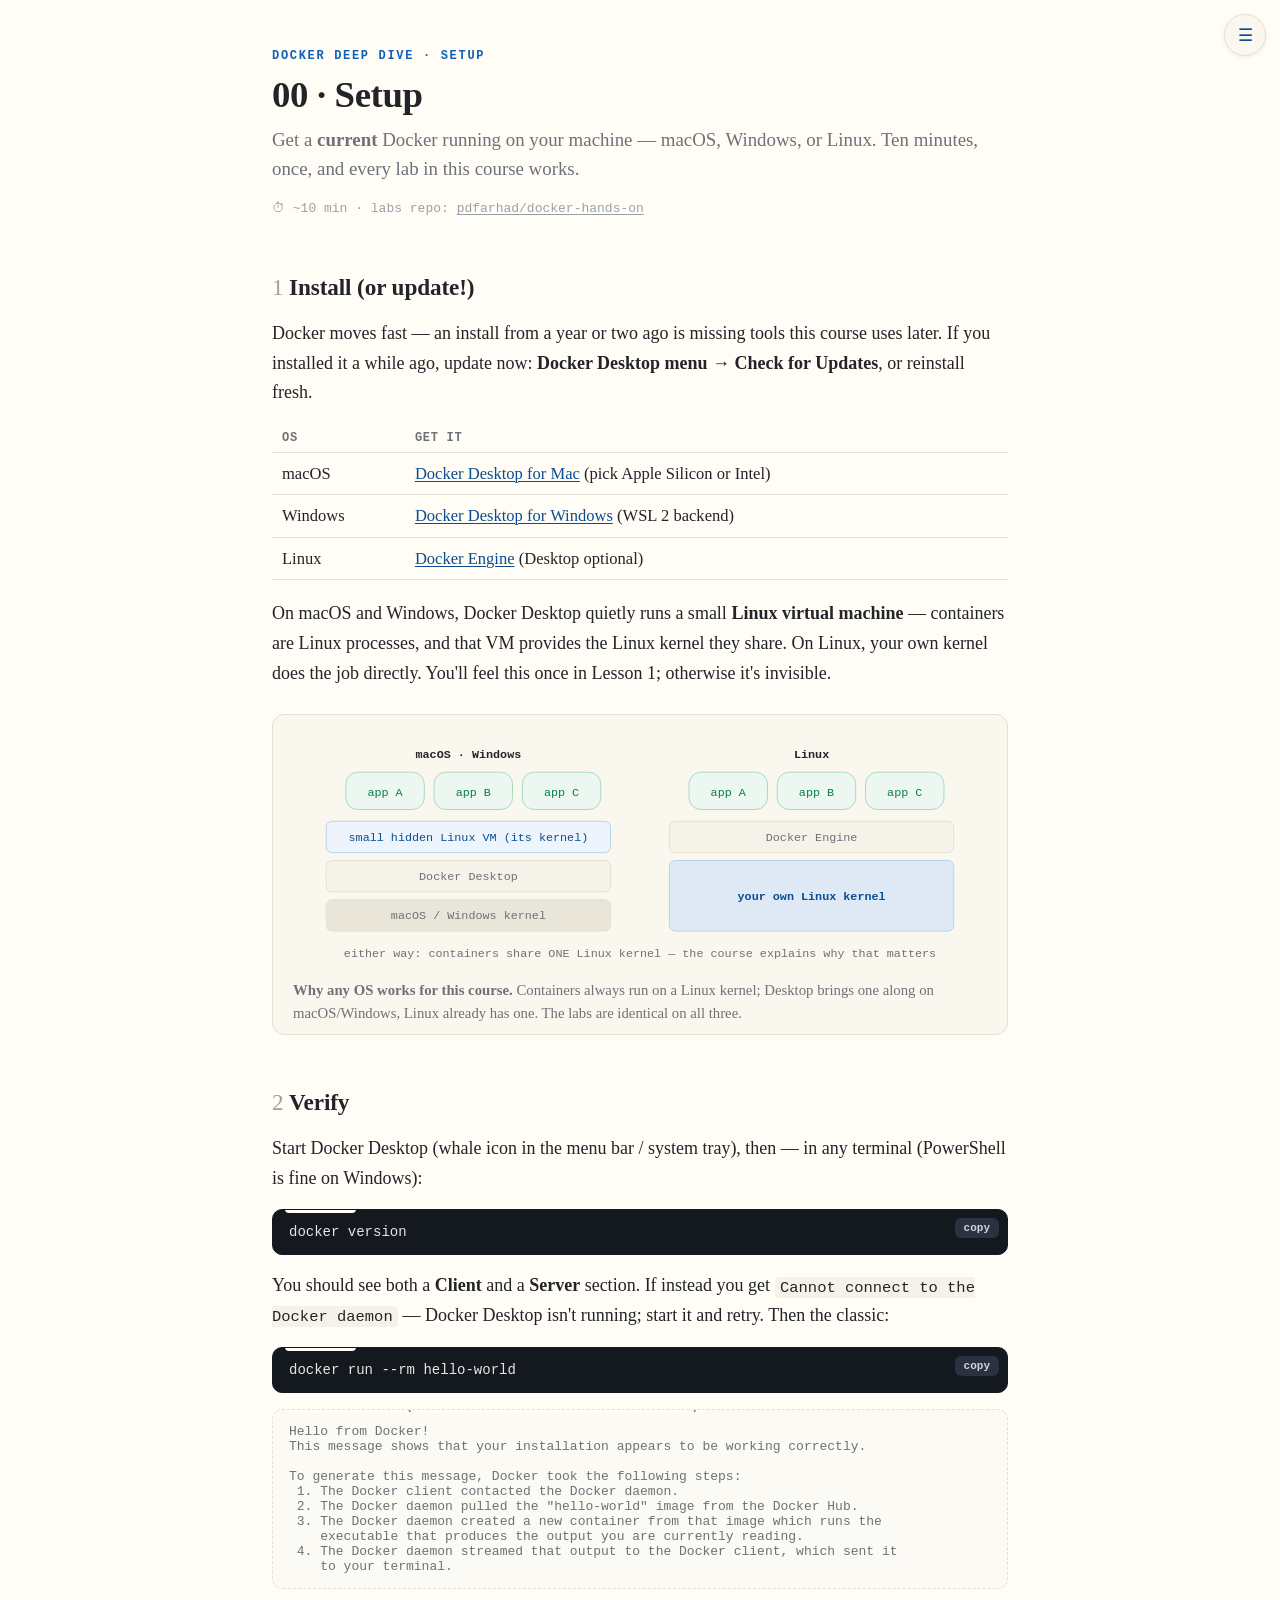
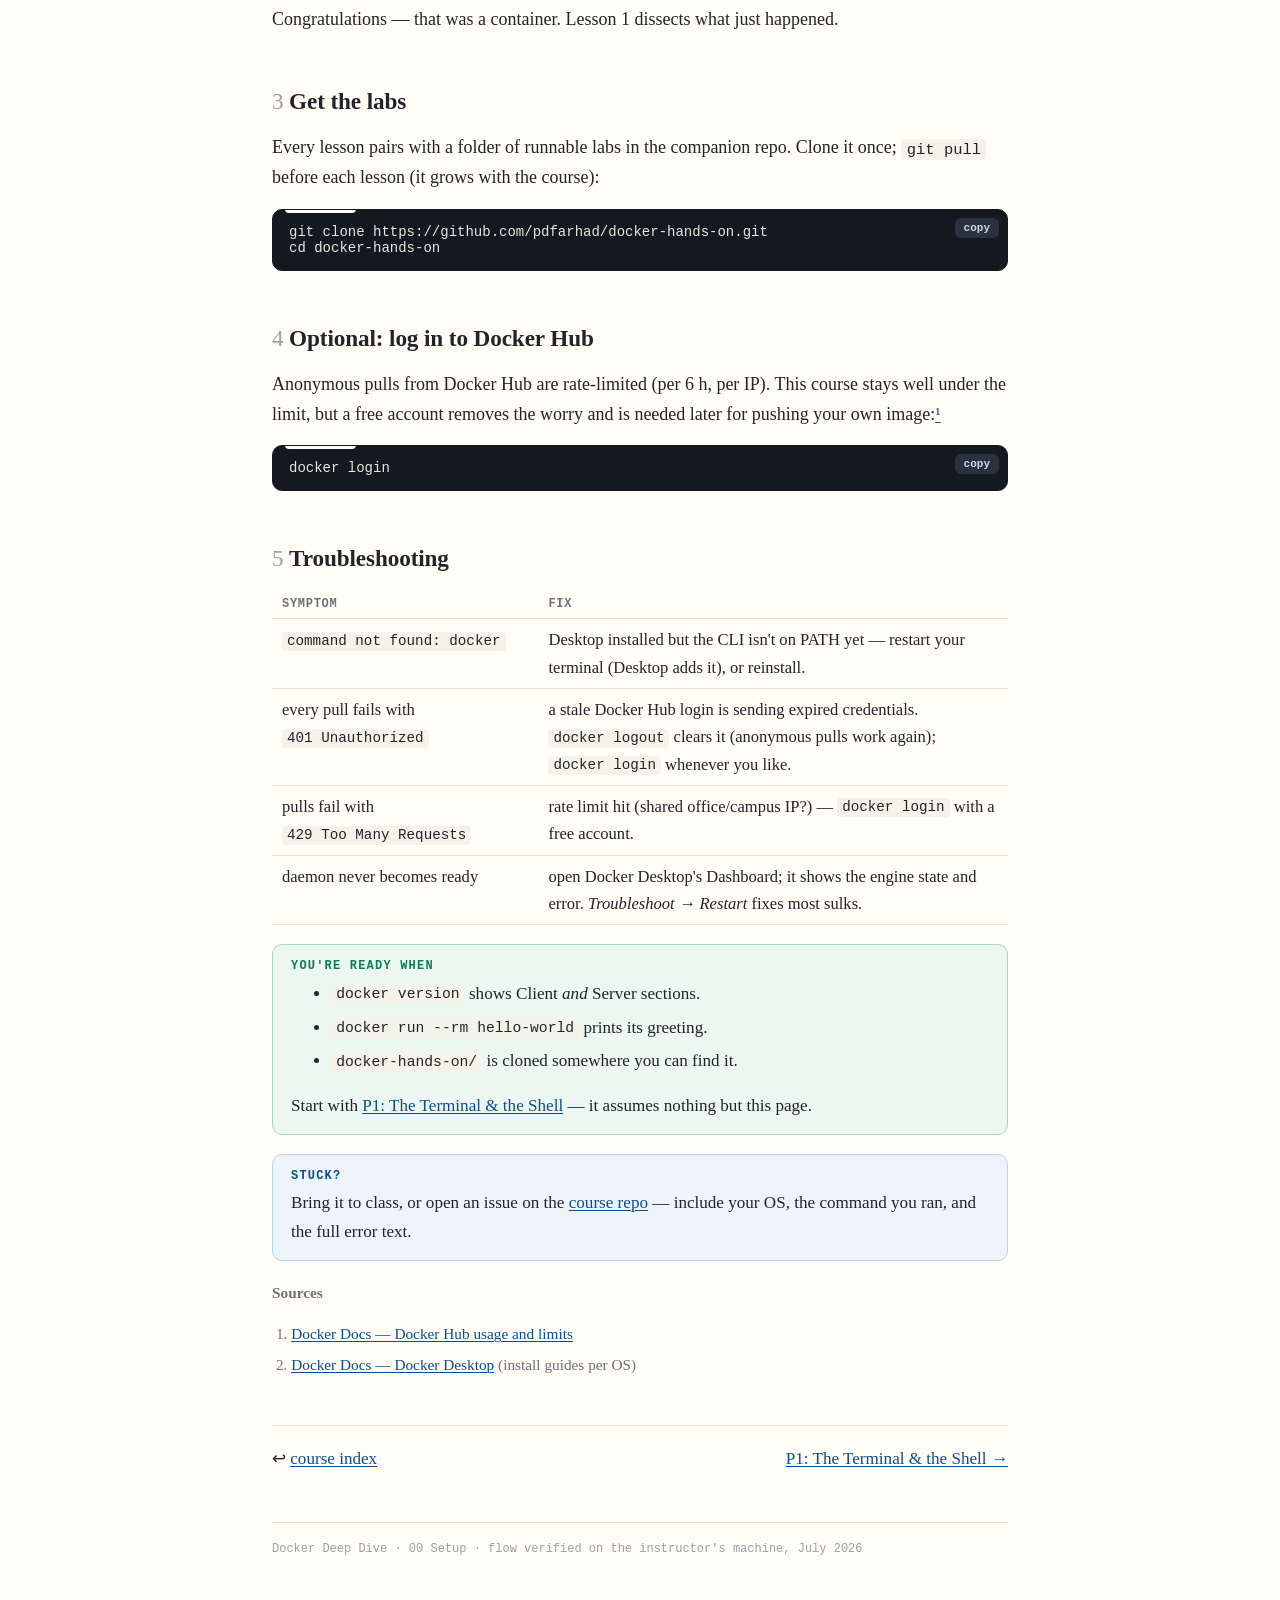
==== lessons/00-setup.html @ 49ccb811 "Publish course site: setup 00, prerequisites P1-P2, Linux cheatsheet Student edition of the lessons:" ====
<!doctype html>
<html lang="en">
<head>
<meta charset="utf-8">
<meta name="viewport" content="width=device-width, initial-scale=1">
<title>00 · Setup — Docker Deep Dive</title>
<link rel="stylesheet" href="../assets/style.css">
</head>
<body data-lesson="00-setup">
<main>

<p class="kicker">Docker Deep Dive · Setup</p>
<h1>00 · Setup</h1>
<p class="lede">Get a <strong>current</strong> Docker running on your machine — macOS,
Windows, or Linux. Ten minutes, once, and every lab in this course works.</p>
<p class="meta">⏱ ~10 min · labs repo:
<a href="https://github.com/pdfarhad/docker-hands-on">pdfarhad/docker-hands-on</a></p>

<h2><span class="no">1</span>Install (or update!)</h2>

<p>Docker moves fast — an install from a year or two ago is missing tools this course
uses later. If you installed it a while ago, update now: <strong>Docker Desktop menu →
Check for Updates</strong>, or reinstall fresh.</p>

<table>
<tr><th>OS</th><th>get it</th></tr>
<tr><td>macOS</td><td><a href="https://docs.docker.com/desktop/setup/install/mac-install/">Docker Desktop for Mac</a> (pick Apple Silicon or Intel)</td></tr>
<tr><td>Windows</td><td><a href="https://docs.docker.com/desktop/setup/install/windows-install/">Docker Desktop for Windows</a> (WSL 2 backend)</td></tr>
<tr><td>Linux</td><td><a href="https://docs.docker.com/engine/install/">Docker Engine</a> (Desktop optional)</td></tr>
</table>

<p>On macOS and Windows, Docker Desktop quietly runs a small <strong>Linux virtual
machine</strong> — containers are Linux processes, and that VM provides the Linux kernel
they share. On Linux, your own kernel does the job directly. You'll feel this once in
Lesson 1; otherwise it's invisible.</p>

<figure class="diagram">
<svg viewBox="0 0 720 240" font-family="ui-monospace, Menlo, monospace" font-size="12">
  <text x="185" y="26" text-anchor="middle" font-weight="700" fill="#22242a">macOS · Windows</text>
  <rect x="60" y="40" width="80" height="38" rx="12" fill="#ecf7f1" stroke="#a9d8c2"/>
  <text x="100" y="64" text-anchor="middle" fill="#0a7d54">app A</text>
  <rect x="150" y="40" width="80" height="38" rx="12" fill="#ecf7f1" stroke="#a9d8c2"/>
  <text x="190" y="64" text-anchor="middle" fill="#0a7d54">app B</text>
  <rect x="240" y="40" width="80" height="38" rx="12" fill="#ecf7f1" stroke="#a9d8c2"/>
  <text x="280" y="64" text-anchor="middle" fill="#0a7d54">app C</text>
  <rect x="40" y="90" width="290" height="32" rx="6" fill="#eef4fc" stroke="#b9d2ee"/>
  <text x="185" y="110" text-anchor="middle" fill="#0a4d92">small hidden Linux VM (its kernel)</text>
  <rect x="40" y="130" width="290" height="32" rx="6" fill="#f5f2e9" stroke="#e5e0d2"/>
  <text x="185" y="150" text-anchor="middle" fill="#6d7178">Docker Desktop</text>
  <rect x="40" y="170" width="290" height="32" rx="6" fill="#e9e5d8" stroke="#e5e0d2"/>
  <text x="185" y="190" text-anchor="middle" fill="#6d7178">macOS / Windows kernel</text>

  <text x="535" y="26" text-anchor="middle" font-weight="700" fill="#22242a">Linux</text>
  <rect x="410" y="40" width="80" height="38" rx="12" fill="#ecf7f1" stroke="#a9d8c2"/>
  <text x="450" y="64" text-anchor="middle" fill="#0a7d54">app A</text>
  <rect x="500" y="40" width="80" height="38" rx="12" fill="#ecf7f1" stroke="#a9d8c2"/>
  <text x="540" y="64" text-anchor="middle" fill="#0a7d54">app B</text>
  <rect x="590" y="40" width="80" height="38" rx="12" fill="#ecf7f1" stroke="#a9d8c2"/>
  <text x="630" y="64" text-anchor="middle" fill="#0a7d54">app C</text>
  <rect x="390" y="90" width="290" height="32" rx="6" fill="#f5f2e9" stroke="#e5e0d2"/>
  <text x="535" y="110" text-anchor="middle" fill="#6d7178">Docker Engine</text>
  <rect x="390" y="130" width="290" height="72" rx="6" fill="#dfe9f6" stroke="#b9d2ee"/>
  <text x="535" y="170" text-anchor="middle" fill="#0a4d92" font-weight="700">your own Linux kernel</text>

  <text x="360" y="228" text-anchor="middle" fill="#6d7178">either way: containers share ONE Linux kernel — the course explains why that matters</text>
</svg>
<figcaption><strong>Why any OS works for this course.</strong> Containers always run on
a Linux kernel; Desktop brings one along on macOS/Windows, Linux already has one. The
labs are identical on all three.</figcaption>
</figure>

<h2><span class="no">2</span>Verify</h2>

<p>Start Docker Desktop (whale icon in the menu bar / system tray), then — in any
terminal (PowerShell is fine on Windows):</p>

<pre class="cmd" data-label="terminal"><code>docker version</code></pre>

<p>You should see both a <strong>Client</strong> and a <strong>Server</strong> section.
If instead you get <code>Cannot connect to the Docker daemon</code> — Docker Desktop
isn't running; start it and retry. Then the classic:</p>

<pre class="cmd" data-label="terminal"><code>docker run --rm hello-world</code></pre>

<pre class="output" data-label="expected output (abridged — the architecture line varies)"><code>Hello from Docker!
This message shows that your installation appears to be working correctly.

To generate this message, Docker took the following steps:
 1. The Docker client contacted the Docker daemon.
 2. The Docker daemon pulled the "hello-world" image from the Docker Hub.
 3. The Docker daemon created a new container from that image which runs the
    executable that produces the output you are currently reading.
 4. The Docker daemon streamed that output to the Docker client, which sent it
    to your terminal.</code></pre>

<p>Congratulations — that was a container. Lesson 1 dissects what just happened.</p>

<h2><span class="no">3</span>Get the labs</h2>

<p>Every lesson pairs with a folder of runnable labs in the companion repo. Clone it
once; <code>git pull</code> before each lesson (it grows with the course):</p>

<pre class="cmd" data-label="terminal"><code>git clone https://github.com/pdfarhad/docker-hands-on.git
cd docker-hands-on</code></pre>

<h2><span class="no">4</span>Optional: log in to Docker Hub</h2>

<p>Anonymous pulls from Docker Hub are rate-limited (per 6 h, per IP). This course stays
well under the limit, but a free account removes the worry and is needed later for
pushing your own image:<a class="cite" href="https://docs.docker.com/docker-hub/usage/pulls/">¹</a></p>

<pre class="cmd" data-label="terminal"><code>docker login</code></pre>

<h2><span class="no">5</span>Troubleshooting</h2>

<table>
<tr><th>symptom</th><th>fix</th></tr>
<tr><td><code>command not found: docker</code></td><td>Desktop installed but the CLI isn't on PATH yet — restart your terminal (Desktop adds it), or reinstall.</td></tr>
<tr><td>every pull fails with <code>401 Unauthorized</code></td><td>a stale Docker Hub login is sending expired credentials. <code>docker logout</code> clears it (anonymous pulls work again); <code>docker login</code> whenever you like.</td></tr>
<tr><td>pulls fail with <code>429 Too Many Requests</code></td><td>rate limit hit (shared office/campus IP?) — <code>docker login</code> with a free account.</td></tr>
<tr><td>daemon never becomes ready</td><td>open Docker Desktop's Dashboard; it shows the engine state and error. <em>Troubleshoot → Restart</em> fixes most sulks.</td></tr>
</table>

<div class="callout win">
<p class="title">You're ready when</p>
<ul>
<li><code>docker version</code> shows Client <em>and</em> Server sections.</li>
<li><code>docker run --rm hello-world</code> prints its greeting.</li>
<li><code>docker-hands-on/</code> is cloned somewhere you can find it.</li>
</ul>
<p>Start with <a href="p1-the-terminal-and-the-shell.html">P1: The Terminal &amp; the
Shell</a> — it assumes nothing but this page.</p>
</div>

<div class="callout">
<p class="title">Stuck?</p>
<p>Bring it to class, or open an issue on the
<a href="https://github.com/pdfarhad/docker-deep-dive/issues">course repo</a> — include
your OS, the command you ran, and the full error text.</p>
</div>

<div class="sources">
<p><strong>Sources</strong></p>
<ol>
<li><a href="https://docs.docker.com/docker-hub/usage/pulls/">Docker Docs — Docker Hub usage and limits</a></li>
<li><a href="https://docs.docker.com/desktop/">Docker Docs — Docker Desktop</a> (install guides per OS)</li>
</ol>
</div>

<div class="next">
<span>↩ <a href="../index.html">course index</a></span>
<span><a href="p1-the-terminal-and-the-shell.html">P1: The Terminal &amp; the Shell →</a></span>
</div>

</main>
<footer class="colophon">Docker Deep Dive · 00 Setup · flow verified on the instructor's
machine, July 2026</footer>
<script src="../assets/course-map.js"></script>
<script src="../assets/nav.js"></script>
<script src="../assets/snippet.js"></script>
</body>
</html>
---- assets/style.css ----
/* Shared stylesheet for all Docker Hands-On lessons & reference docs. */

:root {
  --bg: #fffdf6;
  --ink: #22242a;
  --muted: #6d7178;
  --faint: #9aa0a8;
  --accent: #0f62b7;      /* docker-ish blue */
  --accent-ink: #0a4d92;
  --green: #0a7d54;
  --amber-bg: #fdf3dd;
  --amber-edge: #e4c37a;
  --blue-bg: #eef4fc;
  --blue-edge: #b9d2ee;
  --green-bg: #ecf7f1;
  --green-edge: #a9d8c2;
  --card: #faf7ee;
  --border: #e5e0d2;
  --code-bg: #f5f2e9;
  --code-ink: #2d2f36;
  --output-bg: #fbfaf4;
  --serif: "Charter", "Iowan Old Style", "Georgia", "Times New Roman", serif;
  --mono: ui-monospace, "SF Mono", "JetBrains Mono", "Menlo", monospace;
}

* { box-sizing: border-box; }

html { -webkit-text-size-adjust: 100%; }

body {
  margin: 0;
  background: var(--bg);
  color: var(--ink);
  font: 18px/1.65 var(--serif);
  padding: 3rem 1.25rem 5rem;
}

main { max-width: 46rem; margin: 0 auto; }

/* ---------- header ---------- */

.kicker {
  font: 600 12px/1.4 var(--mono);
  letter-spacing: .14em;
  text-transform: uppercase;
  color: var(--accent);
  margin: 0 0 .6rem;
}

h1 {
  font-size: 2.3rem;
  line-height: 1.15;
  font-weight: 700;
  letter-spacing: -.01em;
  margin: 0 0 .5rem;
}

.lede {
  font-size: 1.18rem;
  line-height: 1.55;
  color: var(--muted);
  margin: 0 0 1rem;
}

.meta {
  font: 500 13px/1.6 var(--mono);
  color: var(--faint);
  margin-bottom: 2.2rem;
}
.meta a { color: var(--faint); }

h2 {
  font-size: 1.45rem;
  margin: 3rem 0 .8rem;
  letter-spacing: -.005em;
}
h2 .no { color: var(--faint); font-weight: 400; margin-right: .35rem; }

h3 { font-size: 1.1rem; margin: 2rem 0 .5rem; }

p, ul, ol { margin: 0 0 1rem; }
li { margin-bottom: .35rem; }

a { color: var(--accent-ink); text-decoration-thickness: 1px; text-underline-offset: 2px; }

strong { font-weight: 700; }

hr { border: 0; border-top: 1px solid var(--border); margin: 2.5rem 0; }

/* ---------- progress strip ---------- */

.progress {
  display: flex; gap: 7px; align-items: center;
  margin: 0 0 2.4rem;
}
.progress span {
  width: 11px; height: 11px; border-radius: 50%;
  background: var(--border);
}
.progress span.done { background: var(--green); }
.progress span.here { background: var(--accent); outline: 3px solid var(--blue-bg); }
.progress em { font: 500 12px var(--mono); color: var(--faint); font-style: normal; margin-left: 6px; }

/* ---------- code ---------- */

code {
  font: 0.86em var(--mono);
  background: var(--code-bg);
  padding: .1em .35em;
  border-radius: 4px;
}

pre {
  position: relative;
  background: var(--code-bg);
  border: 1px solid var(--border);
  border-radius: 10px;
  padding: 14px 16px;
  overflow-x: auto;
  line-height: 1.55;
  margin: 0 0 1rem;
}
pre code { background: none; padding: 0; font-size: 14px; display: block; }

/* copyable command / file blocks (snippet.js adds the button) */
pre.cmd { background: #14181f; border-color: #14181f; }
pre.cmd code { color: #e8e6df; }
pre.cmd .comment { color: #8f97a3; }

pre[data-label]::before {
  content: attr(data-label);
  position: absolute; top: -9px; left: 12px;
  font: 600 10.5px var(--mono);
  letter-spacing: .08em; text-transform: uppercase;
  background: var(--bg);
  color: var(--muted);
  padding: 0 7px; border-radius: 4px;
}
pre.cmd[data-label]::before { color: var(--accent); }

/* expected output — deliberately not copyable-looking */
pre.output {
  background: var(--output-bg);
  border-style: dashed;
}
pre.output code { color: var(--muted); font-size: 13px; }

.copy-btn {
  position: absolute; top: 8px; right: 8px;
  font: 600 11px var(--mono);
  color: #cfd6df; background: #2a3140;
  border: 0; border-radius: 6px;
  padding: 4px 9px; cursor: pointer;
}
.copy-btn:hover { background: #39445a; color: #fff; }
.copy-btn.ok { background: var(--green); color: #fff; }

/* ---------- callouts ---------- */

.callout {
  border: 1px solid var(--blue-edge);
  background: var(--blue-bg);
  border-radius: 10px;
  padding: 14px 18px;
  margin: 0 0 1.2rem;
  font-size: .95em;
}
.callout > :last-child { margin-bottom: 0; }
.callout .title {
  font: 700 12px var(--mono);
  letter-spacing: .1em; text-transform: uppercase;
  color: var(--accent-ink);
  margin: 0 0 .4rem;
}
.callout.warn { background: var(--amber-bg); border-color: var(--amber-edge); }
.callout.warn .title { color: #8a6414; }
.callout.win { background: var(--green-bg); border-color: var(--green-edge); }
.callout.win .title { color: var(--green); }

/* ---------- figures ---------- */

figure.diagram {
  margin: 1.6rem 0 1.8rem;
  padding: 18px 14px 10px;
  background: var(--card);
  border: 1px solid var(--border);
  border-radius: 12px;
}
figure.diagram svg { display: block; width: 100%; height: auto; }
figure.diagram figcaption {
  font-size: .82em; color: var(--muted);
  line-height: 1.5; margin-top: .7rem; padding: 0 6px;
}

/* ---------- tables ---------- */

table { border-collapse: collapse; width: 100%; margin: 0 0 1.2rem; font-size: .92em; }
th, td { text-align: left; padding: 7px 10px; border-bottom: 1px solid var(--border); vertical-align: top; }
th { font: 600 12px var(--mono); text-transform: uppercase; letter-spacing: .06em; color: var(--muted); }
td code { white-space: nowrap; }

/* ---------- lesson furniture ---------- */

.sources { font-size: .85em; color: var(--muted); }
.sources ol { padding-left: 1.2rem; }

.next {
  display: flex; justify-content: space-between; gap: 1rem;
  border-top: 1px solid var(--border);
  margin-top: 3rem; padding-top: 1.2rem;
  font-size: .95em;
}

footer.colophon {
  max-width: 46rem; margin: 3rem auto 0;
  font: 500 12px/1.7 var(--mono); color: var(--faint);
  border-top: 1px solid var(--border); padding-top: 1rem;
}

/* ---------- step-through animations (anim.js) ---------- */

figure[data-anim] .anim-cap { display: none; }

figure[data-anim].anim-ready .anim-el {
  opacity: 0;
  transform: translateY(5px);
  transition: opacity .45s ease, transform .45s ease;
}
figure[data-anim].anim-ready .anim-el.on { opacity: 1; transform: none; }

.pulse { transform-box: fill-box; transform-origin: center; }
figure[data-anim].anim-ready .current .pulse,
figure[data-anim].anim-ready .current.pulse { animation: beat 1.1s ease-in-out infinite; }

.flow { stroke-dasharray: 7 5; }
.flow.always,
figure[data-anim].anim-ready .current .flow,
figure[data-anim].anim-ready .current.flow { animation: flowdash .9s linear infinite; }

@keyframes flowdash { to { stroke-dashoffset: -12; } }
@keyframes beat { 50% { transform: scale(1.07); } }

.anim-controls {
  display: flex; align-items: center; gap: 8px;
  margin: 10px 4px 0;
  font: 500 12.5px var(--mono); color: var(--muted);
}
.anim-controls button {
  font: 600 12px var(--mono);
  border: 1px solid var(--border); background: #fff; color: var(--accent-ink);
  border-radius: 7px; padding: 4px 10px; cursor: pointer;
}
.anim-controls button:hover { border-color: var(--accent); }
.ab-cap { flex: 1; }

@media (prefers-reduced-motion: reduce) {
  figure[data-anim].anim-ready .anim-el { transition: none; }
  .flow.always, .flow, .pulse { animation: none !important; }
}

/* ---------- print ---------- */

@media print {
  body { background: #fff; font-size: 11pt; padding: 0; }
  .copy-btn, .progress, section.quiz, .no-print, .next { display: none !important; }
  pre.cmd { background: #f2f2f2; border: 1px solid #ccc; }
  pre.cmd code { color: #111; }
  figure.diagram { break-inside: avoid; }
  a { color: inherit; text-decoration: none; }
  figure[data-anim] .anim-el { opacity: 1 !important; transform: none !important; }
  .anim-controls { display: none !important; }
}
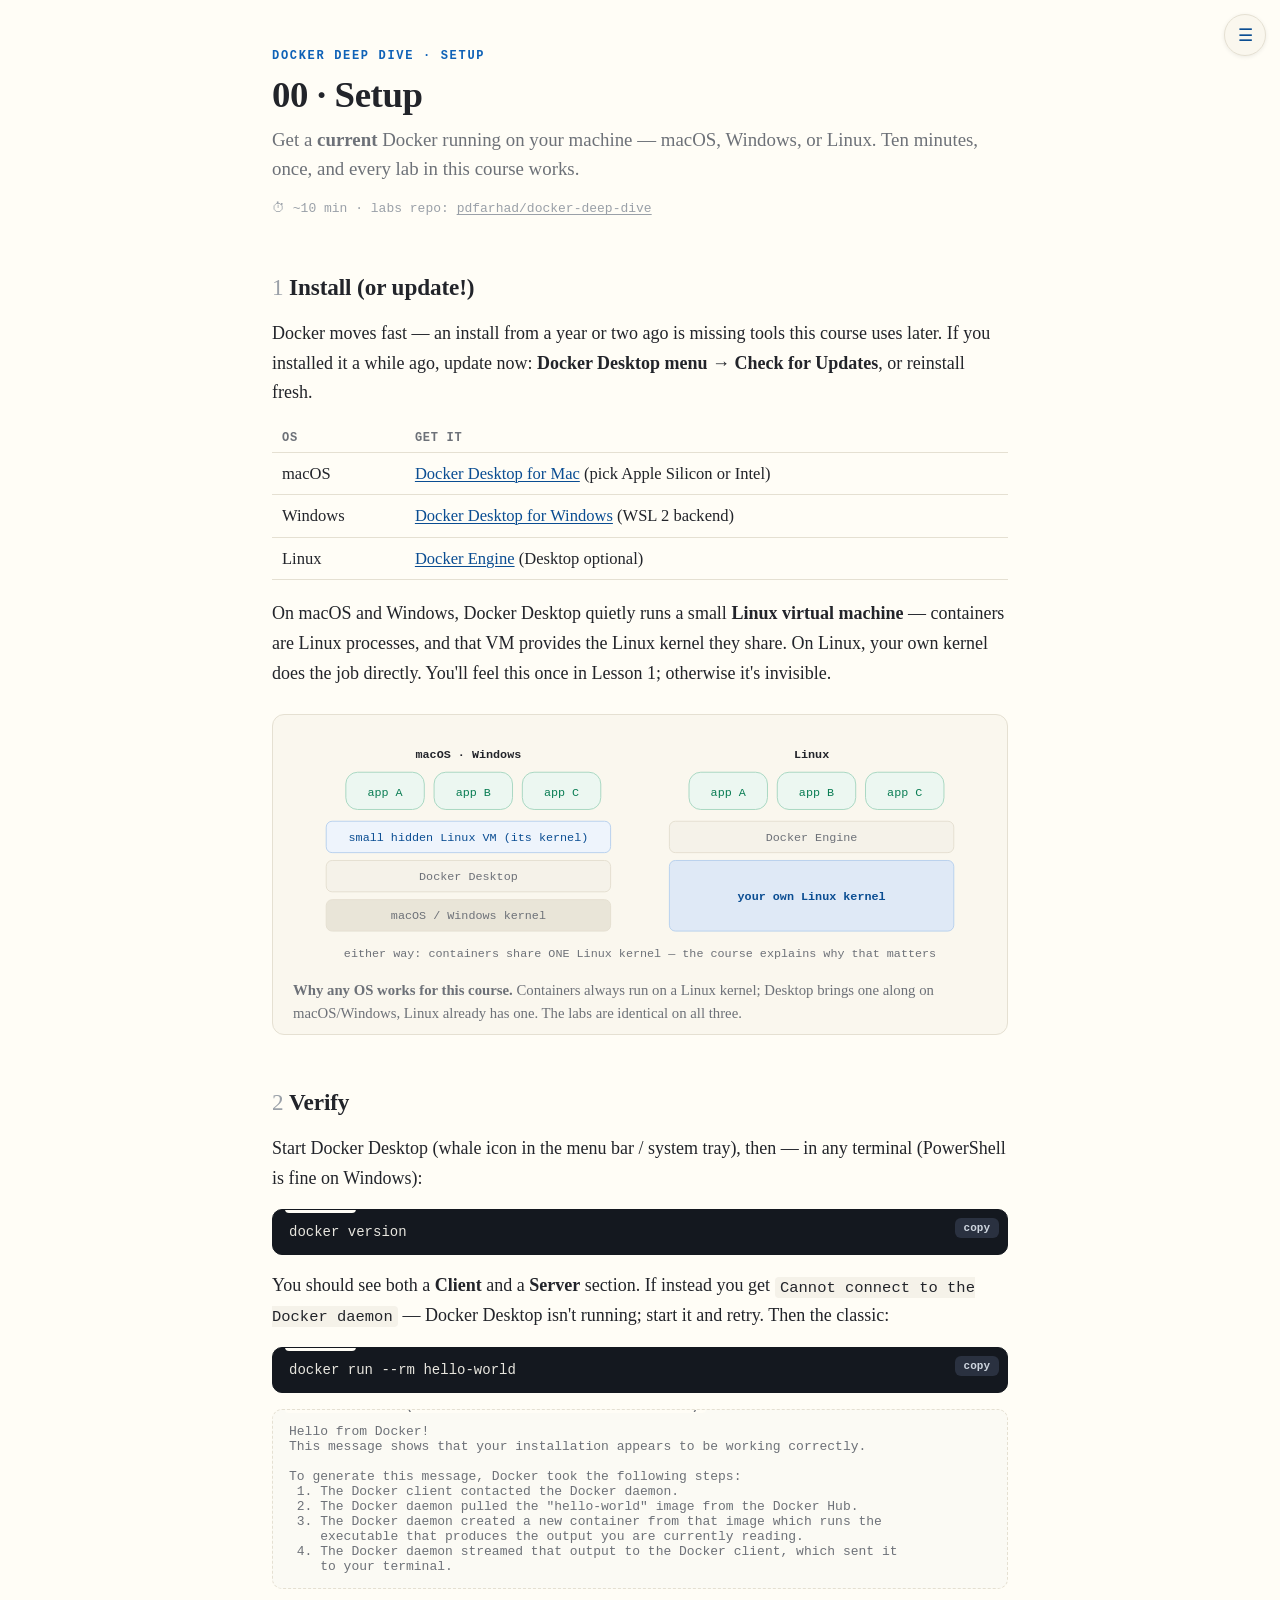
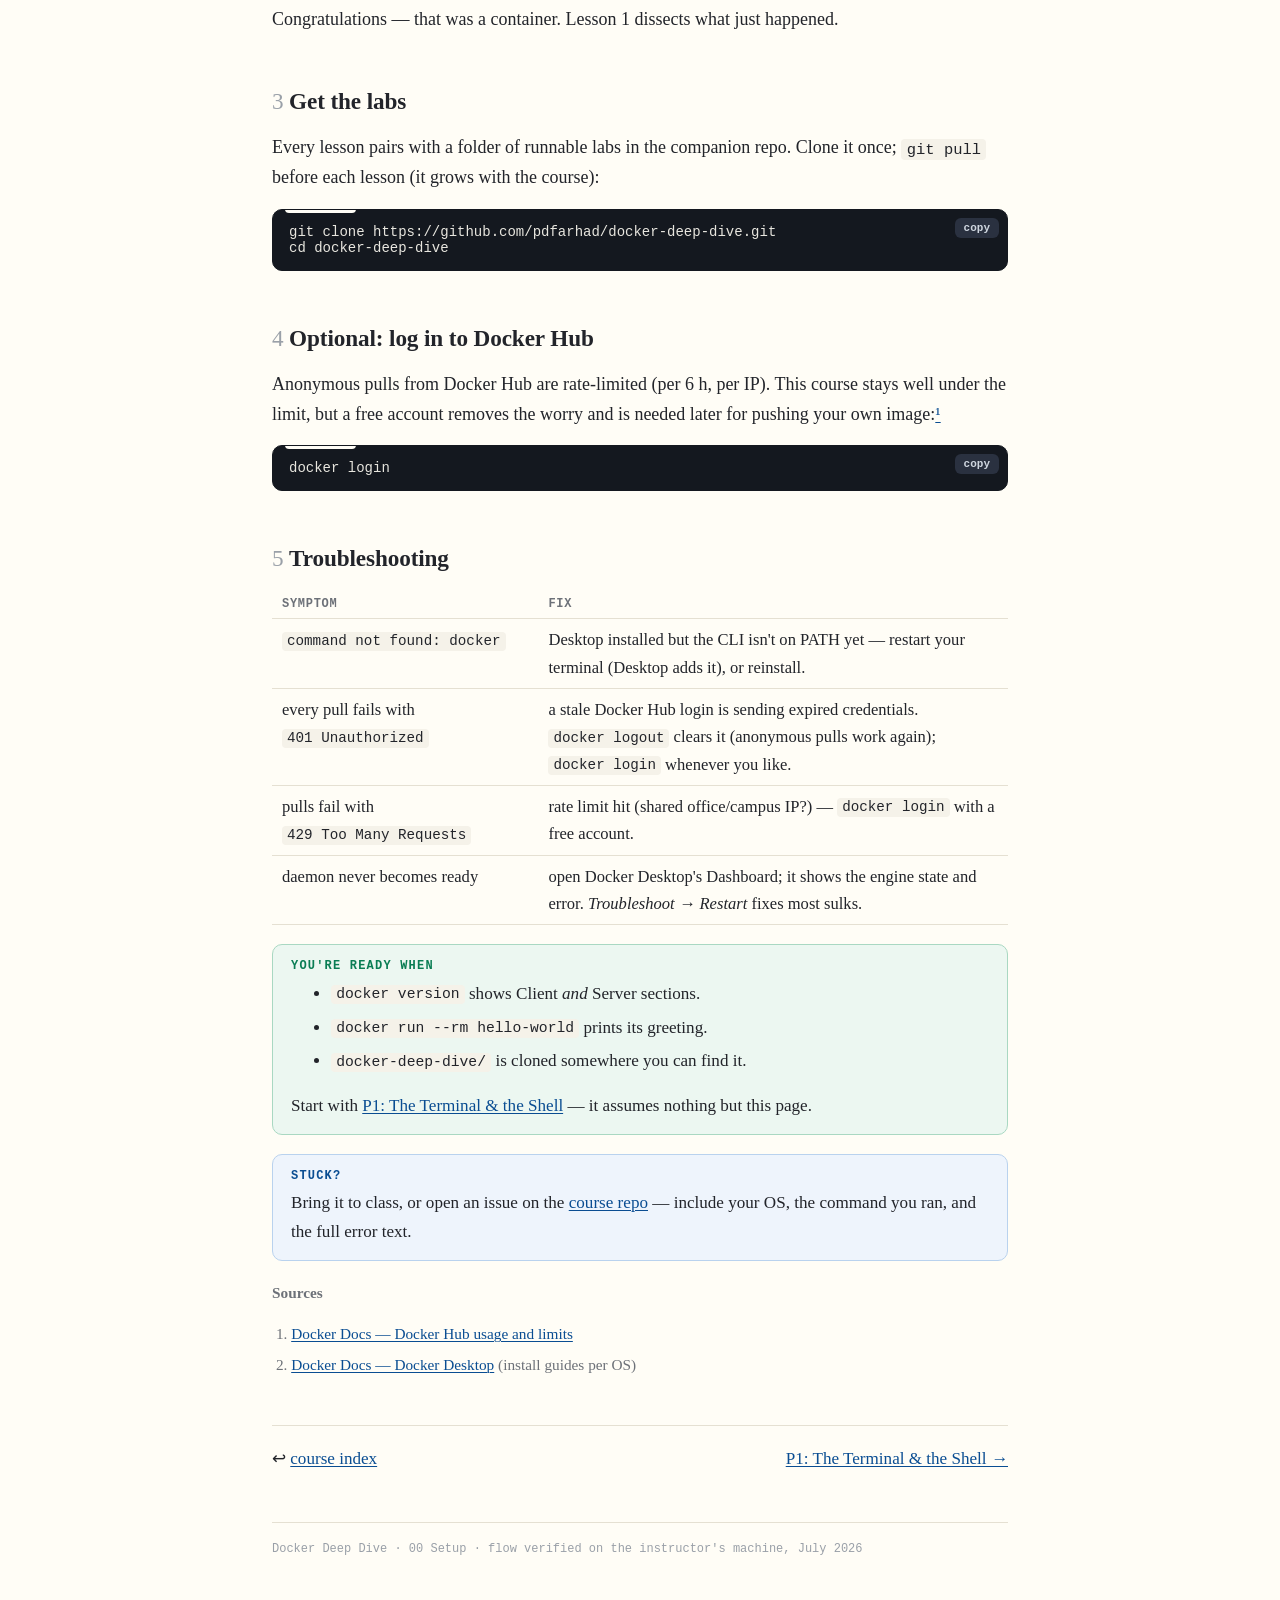
==== commit 94270419: "Publish P0–P2 lab chapters to the public repo; repoint all lab links here Students were sent to the " ====
--- a/lessons/00-setup.html
+++ b/lessons/00-setup.html
@@ -14,7 +14,7 @@
 <p class="lede">Get a <strong>current</strong> Docker running on your machine — macOS,
 Windows, or Linux. Ten minutes, once, and every lab in this course works.</p>
 <p class="meta">⏱ ~10 min · labs repo:
-<a href="https://github.com/pdfarhad/docker-hands-on">pdfarhad/docker-hands-on</a></p>
+<a href="https://github.com/pdfarhad/docker-deep-dive">pdfarhad/docker-deep-dive</a></p>
 
 <h2><span class="no">1</span>Install (or update!)</h2>
 
@@ -100,8 +100,8 @@
 <p>Every lesson pairs with a folder of runnable labs in the companion repo. Clone it
 once; <code>git pull</code> before each lesson (it grows with the course):</p>
 
-<pre class="cmd" data-label="terminal"><code>git clone https://github.com/pdfarhad/docker-hands-on.git
-cd docker-hands-on</code></pre>
+<pre class="cmd" data-label="terminal"><code>git clone https://github.com/pdfarhad/docker-deep-dive.git
+cd docker-deep-dive</code></pre>
 
 <h2><span class="no">4</span>Optional: log in to Docker Hub</h2>
 
@@ -126,7 +126,7 @@
 <ul>
 <li><code>docker version</code> shows Client <em>and</em> Server sections.</li>
 <li><code>docker run --rm hello-world</code> prints its greeting.</li>
-<li><code>docker-hands-on/</code> is cloned somewhere you can find it.</li>
+<li><code>docker-deep-dive/</code> is cloned somewhere you can find it.</li>
 </ul>
 <p>Start with <a href="p1-the-terminal-and-the-shell.html">P1: The Terminal &amp; the
 Shell</a> — it assumes nothing but this page.</p>
